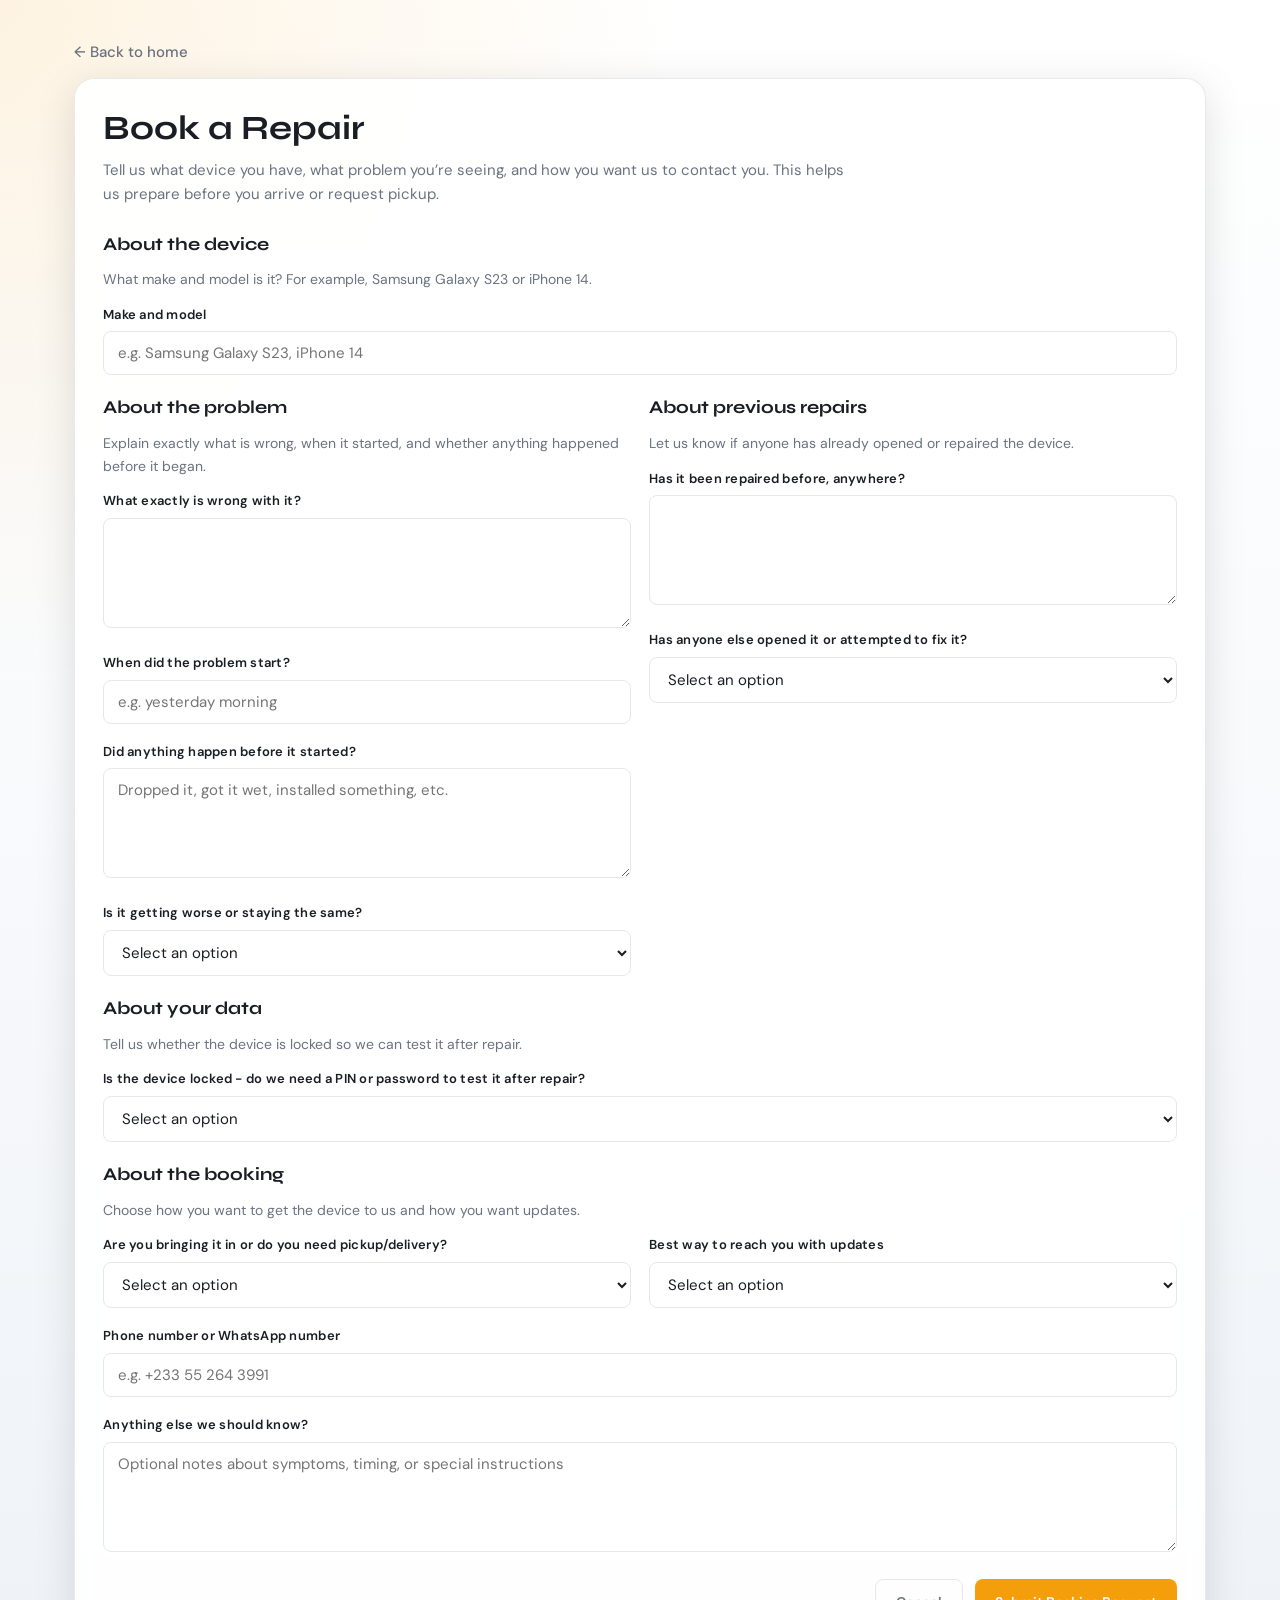
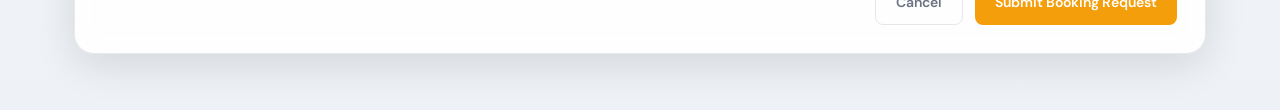
==== frontend/pages/booking.html @ 1c7dda7b "updated frontend" ====
<!DOCTYPE html>
<html lang="en">
<head>
  <meta charset="UTF-8">
  <meta name="viewport" content="width=device-width,initial-scale=1">
  <title>RepairHub - Book a Repair</title>
  <link rel="stylesheet" href="../styles/main.css">
</head>
<body class="booking-page">
  <header class="booking-hero">
    <a href="home.html">← Back to home</a>
  </header>

  <main class="booking-shell">
    <section class="booking-card">
      <h1>Book a Repair</h1>
      <p>Tell us what device you have, what problem you’re seeing, and how you want us to contact you. This helps us prepare before you arrive or request pickup.</p>

      <form id="repair-booking-form">
        <div class="booking-grid">
          <fieldset class="booking-section booking-fieldset booking-full">
            <legend>About the device</legend>
            <p>What make and model is it? For example, Samsung Galaxy S23 or iPhone 14.</p>
            <div class="form-group">
              <label for="device-make-model">Make and model</label>
              <input id="device-make-model" name="device_make_model" type="text" placeholder="e.g. Samsung Galaxy S23, iPhone 14" required>
            </div>
          </fieldset>

          <fieldset class="booking-section booking-fieldset">
            <legend>About the problem</legend>
            <p>Explain exactly what is wrong, when it started, and whether anything happened before it began.</p>
            <div class="form-group">
              <label for="problem-description">What exactly is wrong with it?</label>
              <textarea id="problem-description" name="problem_description" rows="4" required></textarea>
            </div>
            <div class="form-group">
              <label for="problem-start">When did the problem start?</label>
              <input id="problem-start" name="problem_start" type="text" placeholder="e.g. yesterday morning" required>
            </div>
            <div class="form-group">
              <label for="problem-trigger">Did anything happen before it started?</label>
              <textarea id="problem-trigger" name="problem_trigger" rows="4" placeholder="Dropped it, got it wet, installed something, etc."></textarea>
            </div>
            <div class="form-group">
              <label for="problem-change">Is it getting worse or staying the same?</label>
              <select id="problem-change" name="problem_change" required>
                <option value="">Select an option</option>
                <option value="worse">Getting worse</option>
                <option value="same">Staying the same</option>
                <option value="better">Getting better</option>
              </select>
            </div>
          </fieldset>

          <fieldset class="booking-section booking-fieldset">
            <legend>About previous repairs</legend>
            <p>Let us know if anyone has already opened or repaired the device.</p>
            <div class="form-group">
              <label for="previous-repairs">Has it been repaired before, anywhere?</label>
              <textarea id="previous-repairs" name="previous_repairs" rows="4"></textarea>
            </div>
            <div class="form-group">
              <label for="opened-before">Has anyone else opened it or attempted to fix it?</label>
              <select id="opened-before" name="opened_before" required>
                <option value="">Select an option</option>
                <option value="yes">Yes</option>
                <option value="no">No</option>
                <option value="not-sure">Not sure</option>
              </select>
            </div>
          </fieldset>

          <fieldset class="booking-section booking-fieldset booking-full">
            <legend>About your data</legend>
            <p>Tell us whether the device is locked so we can test it after repair.</p>
            <div class="form-group">
              <label for="device-locked">Is the device locked - do we need a PIN or password to test it after repair?</label>
              <select id="device-locked" name="device_locked" required>
                <option value="">Select an option</option>
                <option value="no">No, it is unlocked</option>
                <option value="yes">Yes, PIN or password required</option>
                <option value="will-provide">I will provide access details later</option>
              </select>
            </div>
          </fieldset>

          <fieldset class="booking-section booking-fieldset booking-full">
            <legend>About the booking</legend>
            <p>Choose how you want to get the device to us and how you want updates.</p>
            <div class="booking-grid">
              <div class="form-group">
                <label for="booking-method">Are you bringing it in or do you need pickup/delivery?</label>
                <select id="booking-method" name="booking_method" required>
                  <option value="">Select an option</option>
                  <option value="dropoff">I will bring it in</option>
                  <option value="pickup">I need pickup</option>
                  <option value="delivery">I need delivery</option>
                </select>
              </div>
              <div class="form-group">
                <label for="contact-method">Best way to reach you with updates</label>
                <select id="contact-method" name="contact_method" required>
                  <option value="">Select an option</option>
                  <option value="call">Call</option>
                  <option value="whatsapp">WhatsApp</option>
                </select>
              </div>
            </div>
            <div class="form-group">
              <label for="contact-details">Phone number or WhatsApp number</label>
              <input id="contact-details" name="contact_details" type="tel" placeholder="e.g. +233 55 264 3991" required>
            </div>
            <div class="form-group">
              <label for="additional-notes">Anything else we should know?</label>
              <textarea id="additional-notes" name="additional_notes" rows="4" placeholder="Optional notes about symptoms, timing, or special instructions"></textarea>
            </div>
          </fieldset>
        </div>

        <div class="booking-actions">
          <a href="home.html" class="btn btn-ghost">Cancel</a>
          <button type="submit" class="btn btn-primary">Submit Booking Request</button>
        </div>
      </form>
    </section>
  </main>
</body>
</html>
---- frontend/styles/main.css ----
/* ═══════════════════════════════════════════════════════
   RepairHub — Global Stylesheet
   Font: DM Sans (body) + Syne (headings)
   Palette: Slate-grey base, Amber accent, clean whites
═══════════════════════════════════════════════════════ */

@import url('https://fonts.googleapis.com/css2?family=Syne:wght@600;700;800&family=DM+Sans:wght@300;400;500;600&display=swap');

/* ── CSS Variables ────────────────────────────────────── */
:root {
  --brand:        #f59e0b;       /* amber accent */
  --brand-dark:   #d97706;
  --brand-light:  #fef3c7;
  --surface:      #ffffff;
  --bg:           #f8f9fb;
  --bg-deep:      #f0f2f5;
  --text:         #1a1d23;
  --text-muted:   #6b7280;
  --text-light:   #9ca3af;
  --border:       #e5e7eb;
  --border-focus: #f59e0b;
  --success:      #10b981;
  --success-bg:   #d1fae5;
  --danger:       #ef4444;
  --danger-bg:    #fee2e2;
  --info:         #3b82f6;
  --info-bg:      #dbeafe;
  --warning:      #f59e0b;
  --warning-bg:   #fef3c7;
  --shadow-sm:    0 1px 3px rgba(0,0,0,.06), 0 1px 2px rgba(0,0,0,.04);
  --shadow:       0 4px 16px rgba(0,0,0,.08);
  --shadow-lg:    0 10px 40px rgba(0,0,0,.12);
  --radius:       12px;
  --radius-sm:    8px;
  --radius-lg:    16px;
  --transition:   .2s ease;
}

/* ── Reset & Base ─────────────────────────────────────── */
*, *::before, *::after { margin:0; padding:0; box-sizing:border-box; }
html { scroll-behavior: smooth; }
body {
  font-family: 'DM Sans', sans-serif;
  font-size: 15px;
  line-height: 1.6;
  color: var(--text);
  background: var(--bg);
  min-height: 100vh;
  -webkit-font-smoothing: antialiased;
}
h1,h2,h3,h4,h5 {
  font-family: 'Syne', sans-serif;
  line-height: 1.25;
}
a { color: var(--brand); text-decoration: none; }
a:hover { text-decoration: underline; }
img { display: block; max-width: 100%; }
button { font-family: inherit; cursor: pointer; }

/* ── Utilities ────────────────────────────────────────── */
.hidden          { display: none !important; }
.visually-hidden { position:absolute; width:1px; height:1px; padding:0; margin:-1px; overflow:hidden; clip:rect(0,0,0,0); white-space:nowrap; border:0; }
.text-muted      { color: var(--text-muted); }
.text-center     { text-align: center; }
.mt-1 { margin-top:.5rem; }
.mt-2 { margin-top:1rem; }
.mt-3 { margin-top:1.5rem; }

/* ── Auth Layout ──────────────────────────────────────── */
.auth-wrapper {
  min-height: 100vh;
  display: flex;
  align-items: center;
  justify-content: center;
  padding: 24px;
  background:
    radial-gradient(ellipse 80% 60% at 50% -10%, rgba(245,158,11,.12) 0%, transparent 60%),
    var(--bg);
}
.auth-card {
  width: 100%;
  max-width: 440px;
  background: var(--surface);
  border-radius: var(--radius-lg);
  box-shadow: var(--shadow-lg);
  padding: 48px 40px 40px;
  animation: slideUp .35s ease;
}
.auth-card .brand-mark {
  display: flex;
  align-items: center;
  gap: 10px;
  margin-bottom: 32px;
}
.auth-card .brand-mark .icon {
  width: 40px; height: 40px;
  background: var(--brand);
  border-radius: 10px;
  display: grid; place-items: center;
  font-size: 20px;
}
.auth-card .brand-mark span {
  font-family: 'Syne', sans-serif;
  font-size: 20px;
  font-weight: 700;
  color: var(--text);
}
.auth-card h1 {
  font-size: 26px;
  font-weight: 700;
  margin-bottom: 6px;
}
.auth-card .subtitle {
  color: var(--text-muted);
  font-size: 14px;
  margin-bottom: 28px;
}

/* ── Form Controls ────────────────────────────────────── */
.form-group {
  margin-bottom: 18px;
}
.form-group label {
  display: block;
  font-size: 13px;
  font-weight: 600;
  color: var(--text);
  margin-bottom: 6px;
  letter-spacing: .02em;
}
.form-group input,
.form-group select,
.form-group textarea {
  width: 100%;
  padding: 11px 14px;
  border: 1.5px solid var(--border);
  border-radius: var(--radius-sm);
  font-family: inherit;
  font-size: 15px;
  color: var(--text);
  background: var(--surface);
  transition: border-color var(--transition), box-shadow var(--transition);
  outline: none;
}
.form-group input:focus,
.form-group select:focus,
.form-group textarea:focus {
  border-color: var(--brand);
  box-shadow: 0 0 0 3px rgba(245,158,11,.15);
}
.form-group textarea { resize: vertical; min-height: 110px; }
.form-group input.error { border-color: var(--danger); }

/* ── Buttons ──────────────────────────────────────────── */
.btn {
  display: inline-flex;
  align-items: center;
  justify-content: center;
  gap: 8px;
  padding: 11px 20px;
  border: none;
  border-radius: var(--radius-sm);
  font-family: 'DM Sans', sans-serif;
  font-size: 14px;
  font-weight: 600;
  cursor: pointer;
  transition: all var(--transition);
  white-space: nowrap;
}
.btn:disabled { opacity: .6; cursor: not-allowed; }
.btn-primary  { background: var(--brand); color: #fff; }
.btn-primary:hover:not(:disabled) { background: var(--brand-dark); transform: translateY(-1px); box-shadow: 0 4px 12px rgba(245,158,11,.35); }
.btn-secondary { background: var(--bg-deep); color: var(--text); }
.btn-secondary:hover:not(:disabled) { background: var(--border); }
.btn-danger   { background: var(--danger); color: #fff; }
.btn-danger:hover:not(:disabled) { background: #dc2626; }
.btn-ghost    { background: transparent; color: var(--text-muted); border: 1.5px solid var(--border); }
.btn-ghost:hover:not(:disabled) { border-color: var(--brand); color: var(--brand); }
.btn-success  { background: var(--success); color: #fff; }
.btn-success:hover:not(:disabled) { background: #059669; }
.btn-sm { padding: 7px 14px; font-size: 13px; }
.btn-full { width: 100%; }
.btn-icon { padding: 9px; border-radius: var(--radius-sm); }

/* ── Status Badges ────────────────────────────────────── */
.badge {
  display: inline-flex;
  align-items: center;
  gap: 5px;
  padding: 4px 10px;
  border-radius: 20px;
  font-size: 12px;
  font-weight: 600;
  text-transform: capitalize;
  letter-spacing: .02em;
}
.badge-pending     { background: var(--warning-bg); color: #92400e; }
.badge-in_progress { background: var(--info-bg); color: #1e40af; }
.badge-completed   { background: var(--success-bg); color: #065f46; }
.badge-cancelled   { background: #f3f4f6; color: var(--text-muted); }

/* ── Toast Notifications ──────────────────────────────── */
#toast-container {
  position: fixed;
  top: 20px;
  right: 20px;
  z-index: 10000;
  display: flex;
  flex-direction: column;
  gap: 10px;
  pointer-events: none;
}
.toast {
  display: flex;
  align-items: flex-start;
  gap: 12px;
  padding: 14px 18px;
  border-radius: var(--radius-sm);
  background: var(--text);
  color: #fff;
  font-size: 14px;
  max-width: 340px;
  box-shadow: var(--shadow-lg);
  pointer-events: all;
  animation: toastIn .3s ease forwards;
}
.toast.success { background: #064e3b; border-left: 3px solid var(--success); }
.toast.error   { background: #7f1d1d; border-left: 3px solid var(--danger); }
.toast.info    { background: #1e3a5f; border-left: 3px solid var(--info); }
.toast .toast-icon { font-size: 16px; flex-shrink: 0; margin-top: 1px; }
.toast.out { animation: toastOut .3s ease forwards; }

/* ── Topbar / Nav ─────────────────────────────────────── */
.topbar {
  height: 60px;
  background: var(--surface);
  border-bottom: 1px solid var(--border);
  display: flex;
  align-items: center;
  padding: 0 28px;
  gap: 16px;
  position: sticky;
  top: 0;
  z-index: 100;
}
.topbar .logo {
  display: flex;
  align-items: center;
  gap: 9px;
  font-family: 'Syne', sans-serif;
  font-size: 17px;
  font-weight: 700;
  color: var(--text);
  text-decoration: none;
}
.topbar .logo .dot { color: var(--brand); }
.topbar-spacer { flex: 1; }
.topbar .user-chip {
  display: flex;
  align-items: center;
  gap: 9px;
  font-size: 14px;
  font-weight: 500;
  color: var(--text-muted);
}
.topbar .avatar {
  width: 34px; height: 34px;
  border-radius: 50%;
  background: var(--brand-light);
  border: 2px solid var(--brand);
  display: grid; place-items: center;
  font-size: 14px;
  font-weight: 700;
  color: var(--brand-dark);
  font-family: 'Syne', sans-serif;
}

/* ── Page Layout ──────────────────────────────────────── */
.page-wrapper {
  max-width: 880px;
  margin: 0 auto;
  padding: 36px 24px 60px;
}
.page-header {
  margin-bottom: 32px;
}
.page-header h1 { font-size: 28px; }
.page-header p { color: var(--text-muted); margin-top: 4px; }

/* ── Cards ────────────────────────────────────────────── */
.card {
  background: var(--surface);
  border-radius: var(--radius);
  border: 1px solid var(--border);
  box-shadow: var(--shadow-sm);
  padding: 28px;
  margin-bottom: 20px;
}
.card-title {
  font-size: 17px;
  font-weight: 700;
  margin-bottom: 20px;
  display: flex;
  align-items: center;
  gap: 10px;
}

/* ── Step Wizard ──────────────────────────────────────── */
.step-progress {
  display: flex;
  align-items: center;
  gap: 0;
  margin-bottom: 32px;
}
.step-dot {
  width: 32px; height: 32px;
  border-radius: 50%;
  background: var(--bg-deep);
  border: 2px solid var(--border);
  display: grid; place-items: center;
  font-size: 13px;
  font-weight: 700;
  color: var(--text-muted);
  transition: all .3s;
  flex-shrink: 0;
}
.step-dot.active { background: var(--brand); border-color: var(--brand); color: #fff; }
.step-dot.done   { background: var(--success); border-color: var(--success); color: #fff; }
.step-line {
  flex: 1;
  height: 2px;
  background: var(--border);
  transition: background .3s;
}
.step-line.done { background: var(--success); }

/* ── Device Grid ──────────────────────────────────────── */
.device-grid {
  display: grid;
  grid-template-columns: repeat(auto-fit, minmax(140px, 1fr));
  gap: 14px;
  margin-top: 20px;
}
.device-tile {
  padding: 24px 16px;
  background: var(--bg);
  border: 2px solid var(--border);
  border-radius: var(--radius);
  text-align: center;
  cursor: pointer;
  transition: all .2s;
  font-weight: 600;
  font-size: 14px;
  color: var(--text-muted);
}
.device-tile .tile-icon { font-size: 32px; margin-bottom: 8px; }
.device-tile:hover, .device-tile.selected {
  border-color: var(--brand);
  background: var(--brand-light);
  color: var(--brand-dark);
  transform: translateY(-2px);
  box-shadow: 0 4px 12px rgba(245,158,11,.2);
}

/* ── Brand Grid ───────────────────────────────────────── */
.brand-grid {
  display: grid;
  grid-template-columns: repeat(auto-fill, minmax(130px, 1fr));
  gap: 12px;
  margin: 20px 0;
}
.brand-tile {
  padding: 16px 12px;
  background: var(--bg);
  border: 2px solid var(--border);
  border-radius: var(--radius-sm);
  text-align: center;
  cursor: pointer;
  font-weight: 600;
  font-size: 14px;
  transition: all .2s;
}
.brand-tile:hover { border-color: var(--brand); background: var(--brand-light); color: var(--brand-dark); }
.brand-tile.selected { border-color: var(--brand); background: var(--brand); color: #fff; }

/* ── Orders Table ─────────────────────────────────────── */
.orders-list { display: flex; flex-direction: column; gap: 12px; }
.order-card {
  background: var(--surface);
  border: 1px solid var(--border);
  border-radius: var(--radius);
  padding: 18px 22px;
  display: flex;
  align-items: center;
  gap: 18px;
  box-shadow: var(--shadow-sm);
  transition: box-shadow .2s;
}
.order-card:hover { box-shadow: var(--shadow); }
.order-card .order-icon {
  width: 44px; height: 44px;
  background: var(--brand-light);
  border-radius: 10px;
  display: grid; place-items: center;
  font-size: 20px;
  flex-shrink: 0;
}
.order-card .order-info { flex: 1; min-width: 0; }
.order-card .order-device { font-weight: 700; font-size: 15px; }
.order-card .order-meta   { font-size: 13px; color: var(--text-muted); margin-top: 2px; }
.order-card .order-date   { font-size: 12px; color: var(--text-light); }
.order-card .order-right  { display: flex; flex-direction: column; align-items: flex-end; gap: 6px; }

/* ── Admin Layout ─────────────────────────────────────── */
.admin-layout {
  display: flex;
  min-height: 100vh;
}
.sidebar {
  width: 240px;
  background: var(--text);
  color: rgba(255,255,255,.85);
  display: flex;
  flex-direction: column;
  padding: 0;
  flex-shrink: 0;
  position: sticky;
  top: 0;
  height: 100vh;
}
.sidebar-logo {
  padding: 22px 22px 18px;
  border-bottom: 1px solid rgba(255,255,255,.08);
  font-family: 'Syne', sans-serif;
  font-size: 16px;
  font-weight: 700;
  color: #fff;
  display: flex;
  align-items: center;
  gap: 9px;
}
.sidebar-logo .s-icon {
  width: 32px; height: 32px;
  background: var(--brand);
  border-radius: 8px;
  display: grid; place-items: center;
  font-size: 16px;
}
.sidebar-logo .s-dot { color: var(--brand); }
.sidebar-nav { padding: 14px 12px; flex: 1; }
.nav-item {
  display: flex;
  align-items: center;
  gap: 11px;
  padding: 10px 12px;
  border-radius: 8px;
  font-size: 14px;
  font-weight: 500;
  color: rgba(255,255,255,.65);
  cursor: pointer;
  transition: all .2s;
  margin-bottom: 2px;
  text-decoration: none;
}
.nav-item .nav-icon { font-size: 16px; width: 20px; text-align: center; }
.nav-item:hover { background: rgba(255,255,255,.08); color: #fff; text-decoration: none; }
.nav-item.active { background: var(--brand); color: #fff; }
.sidebar-bottom {
  padding: 14px 12px;
  border-top: 1px solid rgba(255,255,255,.08);
}
.admin-content {
  flex: 1;
  overflow-y: auto;
  padding: 32px 36px;
  max-width: 100%;
}

/* ── Stats Grid ───────────────────────────────────────── */
.stats-grid {
  display: grid;
  grid-template-columns: repeat(auto-fit, minmax(160px, 1fr));
  gap: 16px;
  margin-bottom: 28px;
}
.stat-card {
  background: var(--surface);
  border: 1px solid var(--border);
  border-radius: var(--radius);
  padding: 22px 20px;
  box-shadow: var(--shadow-sm);
}
.stat-card .stat-label { font-size: 12px; font-weight: 600; color: var(--text-muted); text-transform: uppercase; letter-spacing: .06em; }
.stat-card .stat-value { font-family: 'Syne', sans-serif; font-size: 32px; font-weight: 800; color: var(--text); margin: 4px 0 0; }
.stat-card.accent .stat-value { color: var(--brand); }
.stat-card.success .stat-value { color: var(--success); }
.stat-card.danger  .stat-value { color: var(--danger); }
.stat-card.info    .stat-value { color: var(--info); }

/* ── Admin Table ──────────────────────────────────────── */
.table-wrap { overflow-x: auto; }
.data-table {
  width: 100%;
  border-collapse: collapse;
  font-size: 14px;
}
.data-table th {
  padding: 11px 14px;
  text-align: left;
  font-size: 11px;
  font-weight: 700;
  text-transform: uppercase;
  letter-spacing: .06em;
  color: var(--text-muted);
  background: var(--bg-deep);
  border-bottom: 1px solid var(--border);
}
.data-table td {
  padding: 14px 14px;
  border-bottom: 1px solid var(--border);
  color: var(--text);
  vertical-align: middle;
}
.data-table tbody tr:hover { background: var(--bg); }
.data-table tbody tr:last-child td { border-bottom: none; }

/* ── Notification Bell ────────────────────────────────── */
.notif-btn {
  position: relative;
  background: none;
  border: none;
  font-size: 20px;
  cursor: pointer;
  padding: 6px 8px;
  border-radius: 8px;
  color: rgba(255,255,255,.65);
  transition: color .2s, background .2s;
  display: flex;
  align-items: center;
}
.notif-btn:hover { background: rgba(255,255,255,.08); color: #fff; }
.notif-badge {
  position: absolute;
  top: 2px; right: 2px;
  min-width: 16px; height: 16px;
  background: var(--danger);
  border-radius: 8px;
  border: 2px solid var(--text);
  font-size: 9px;
  font-weight: 700;
  color: #fff;
  display: grid; place-items: center;
  line-height: 1;
  padding: 0 3px;
}
.notif-dropdown {
  position: fixed;
  top: auto;
  width: 320px;
  background: var(--surface);
  border: 1px solid var(--border);
  border-radius: var(--radius);
  box-shadow: var(--shadow-lg);
  z-index: 300;
  overflow: hidden;
}
.notif-header {
  padding: 14px 16px;
  font-size: 13px;
  font-weight: 700;
  border-bottom: 1px solid var(--border);
  display: flex;
  justify-content: space-between;
  align-items: center;
}
.notif-item {
  padding: 12px 16px;
  border-bottom: 1px solid var(--border);
  cursor: pointer;
  transition: background .15s;
  font-size: 13px;
}
.notif-item:last-child { border-bottom: none; }
.notif-item:hover { background: var(--bg); }
.notif-item.unread { background: #fffbeb; border-left: 3px solid var(--brand); }
.notif-item .notif-title { font-weight: 600; }
.notif-item .notif-msg   { color: var(--text-muted); margin-top: 2px; }
.notif-item .notif-time  { font-size: 11px; color: var(--text-light); margin-top: 4px; }
.notif-empty { padding: 24px; text-align: center; color: var(--text-muted); font-size: 13px; }

/* ── Status Select ────────────────────────────────────── */
.status-select {
  padding: 5px 10px;
  border: 1.5px solid var(--border);
  border-radius: 6px;
  font-size: 13px;
  font-weight: 600;
  cursor: pointer;
  background: var(--surface);
  font-family: inherit;
  transition: border-color .2s;
}
.status-select:focus { outline: none; border-color: var(--brand); }

/* ── Empty State ──────────────────────────────────────── */
.empty-state {
  text-align: center;
  padding: 52px 24px;
  color: var(--text-muted);
}
.empty-icon { font-size: 48px; margin-bottom: 14px; opacity: .5; }
.empty-state h3 { font-size: 17px; color: var(--text); margin-bottom: 6px; }
.empty-state p  { font-size: 14px; }

/* ── Spinner ──────────────────────────────────────────── */
.spinner {
  width: 22px; height: 22px;
  border: 2.5px solid rgba(255,255,255,.3);
  border-top-color: #fff;
  border-radius: 50%;
  animation: spin .7s linear infinite;
  display: inline-block;
}

/* ── Animations ───────────────────────────────────────── */
@keyframes slideUp {
  from { opacity: 0; transform: translateY(18px); }
  to   { opacity: 1; transform: translateY(0); }
}
@keyframes toastIn {
  from { opacity: 0; transform: translateX(20px); }
  to   { opacity: 1; transform: translateX(0); }
}
@keyframes toastOut {
  to { opacity: 0; transform: translateX(20px); }
}
@keyframes spin { to { transform: rotate(360deg); } }
@keyframes fadeIn {
  from { opacity: 0; }
  to   { opacity: 1; }
}
.animate-in { animation: slideUp .3s ease; }

/* ── Responsive ───────────────────────────────────────── */
@media (max-width: 768px) {
  .admin-layout { flex-direction: column; }
  .sidebar {
    width: 100%; height: auto;
    position: static;
    flex-direction: row;
    flex-wrap: wrap;
    align-items: center;
    padding: 10px 12px;
  }
  .sidebar-logo { border-bottom: none; padding: 6px 10px; }
  .sidebar-nav { display: flex; flex-direction: row; flex-wrap: wrap; gap: 4px; padding: 6px 0; }
  .sidebar-bottom { padding: 6px 0; margin-left: auto; border-top: none; }
  .admin-content { padding: 20px 16px; }
  .stats-grid { grid-template-columns: 1fr 1fr; }
  .device-grid { grid-template-columns: 1fr 1fr; }
  .auth-card { padding: 36px 24px 28px; }
}
@media (max-width: 480px) {
  .stats-grid { grid-template-columns: 1fr; }
  .order-card { flex-wrap: wrap; }
}

/* ── Home Page ────────────────────────────────────────── */
.home-header {
  background: linear-gradient(180deg, #fff, #fff7eb);
  border-bottom: 1px solid var(--border);
}
.home-topbar {
  max-width: 1180px;
  margin: 0 auto;
  padding: 8px 24px;
  font-size: 12px;
  color: var(--text-muted);
  display: flex;
  justify-content: space-between;
}
.home-nav {
  max-width: 1180px;
  margin: 0 auto;
  padding: 14px 24px;
  display: flex;
  align-items: center;
  gap: 16px;
}
.home-logo {
  font-family: 'Syne', sans-serif;
  font-size: 22px;
  font-weight: 700;
  color: var(--text);
}
.home-logo .dot { color: var(--brand); }
.home-menu-btn {
  display: none;
  margin-left: auto;
  background: transparent;
  border: 1px solid var(--border);
  border-radius: 8px;
  padding: 6px 10px;
}
.home-nav-links {
  list-style: none;
  display: flex;
  align-items: center;
  gap: 18px;
  margin-left: auto;
}
.home-nav-item { position: relative; }
.home-nav-item > a,
.home-nav-trigger {
  color: var(--text);
  font-weight: 500;
  background: transparent;
  border: none;
  font-size: 14px;
  padding: 6px 2px;
}
.home-dropdown {
  position: absolute;
  top: 34px;
  left: 0;
  min-width: 210px;
  background: var(--surface);
  border: 1px solid var(--border);
  border-radius: 10px;
  box-shadow: var(--shadow);
  padding: 8px;
  display: none;
  z-index: 20;
}
.home-dropdown a {
  display: block;
  color: var(--text);
  padding: 8px 10px;
  border-radius: 8px;
}
.home-dropdown a:hover {
  background: var(--bg);
  text-decoration: none;
}
.home-nav-item.has-dropdown:hover .home-dropdown,
.home-nav-item.has-dropdown.open .home-dropdown {
  display: block;
}

.home-hero {
  max-width: 1180px;
  margin: 0 auto;
  padding: 54px 32px;
  border-radius: 18px;
  border: 1px solid #cbd5e1;
  background-image:
    linear-gradient(120deg, rgba(17,24,39,.35), rgba(17,24,39,.05)),
    var(--home-hero-bg, url('../../first img.jpg'));
  background-size: cover;
  background-position: center;
  min-height: 470px;
  display: flex;
  align-items: center;
}
.home-hero-content {
  max-width: 640px;
  background: transparent;
  border: none;
  border-radius: 0;
  padding: 0;
}
.home-hero-content h1 {
  font-size: 42px;
  margin: 8px 0 12px;
  color: white;
  text-shadow: 0 1px 10px rgba(255,255,255,.35);
}
.home-hero-content p {
  color: white;
  max-width: 580px;
  text-shadow: 0 1px 8px rgba(255,255,255,.25);
}
.home-hero-kicker {
  display: inline-block;
  background: var(--brand-light);
  color: #92400e;
  font-weight: 600;
  font-size: 12px;
  border-radius: 999px;
  padding: 5px 10px;
}
.home-hero-actions {
  margin-top: 20px;
  display: flex;
  gap: 10px;
  flex-wrap: wrap;
}
.home-hero-actions .btn-ghost {
  color: white;
  border-color: rgba(255, 255, 255, 0.5);
}
.home-hero-actions .btn-ghost:hover:not(:disabled) {
  border-color: white;
  color: white;
}

.home-booking {
  max-width: 1180px;
  margin: 8px auto 0;
}
.home-booking-grid {
  display: grid;
  grid-template-columns: repeat(4, minmax(0, 1fr));
  gap: 14px;
  align-items: end;
}
.home-booking-action { margin-bottom: 18px; }

.home-section {
  max-width: 1180px;
  margin: 0 auto;
  padding: 22px 24px 8px;
}
.home-feature-grid {
  display: grid;
  grid-template-columns: repeat(4, minmax(0, 1fr));
  gap: 14px;
}
.home-feature-card {
  margin-bottom: 0;
  min-height: 220px;
}
.home-feature-icon {
  width: 40px;
  height: 40px;
  border-radius: 10px;
  background: var(--brand-light);
  display: grid;
  place-items: center;
  margin-bottom: 10px;
}
.home-highlight-grid {
  display: grid;
  grid-template-columns: repeat(2, minmax(0, 1fr));
  gap: 14px;
}
.home-highlight-grid .card { margin-bottom: 0; }

.home-steps {
  list-style: none;
  display: grid;
  grid-template-columns: repeat(4, minmax(0, 1fr));
  gap: 12px;
  margin: 6px 0 24px;
}
.home-steps li {
  background: var(--surface);
  border: 1px solid var(--border);
  border-radius: 12px;
  padding: 16px;
  box-shadow: var(--shadow-sm);
}
.home-steps li strong {
  display: block;
  margin-bottom: 4px;
}

.home-footer {
  margin-top: 26px;
  background: #111827;
  color: #d1d5db;
  padding: 32px 24px 20px;
}
.home-footer-grid {
  max-width: 1180px;
  margin: 0 auto;
  display: grid;
  grid-template-columns: 1.3fr 1fr 1fr 1fr;
  gap: 18px;
}
.home-footer h4 {
  color: #fff;
  margin-bottom: 8px;
}
.home-footer a {
  color: #d1d5db;
  display: block;
  margin-bottom: 4px;
}
.home-footer-copy {
  max-width: 1180px;
  margin: 16px auto 0;
  border-top: 1px solid rgba(255,255,255,.12);
  padding-top: 10px;
  font-size: 13px;
  color: #9ca3af;
}

@media (max-width: 900px) {
  .home-menu-btn { display: inline-flex; }
  .home-nav-links {
    display: none;
    position: absolute;
    top: 94px;
    left: 12px;
    right: 12px;
    margin-left: 0;
    background: var(--surface);
    border: 1px solid var(--border);
    border-radius: 12px;
    box-shadow: var(--shadow);
    padding: 10px;
    flex-direction: column;
    align-items: stretch;
    gap: 6px;
  }
  .home-nav-links.open { display: flex; }
  .home-nav-item > a,
  .home-nav-trigger { width: 100%; text-align: left; }
  .home-dropdown {
    position: static;
    border: none;
    box-shadow: none;
    padding: 2px 0 4px 8px;
  }
  .home-nav-item.has-dropdown:hover .home-dropdown { display: none; }
  .home-nav-item.has-dropdown.open .home-dropdown { display: block; }

  .home-hero {
    min-height: 400px;
    padding: 28px 20px;
  }
  .home-hero-content {
    max-width: 100%;
    padding: 20px;
  }
  .home-hero-content h1 { font-size: 34px; }
  .home-booking-grid { grid-template-columns: 1fr 1fr; }
  .home-feature-grid { grid-template-columns: 1fr 1fr; }
  .home-steps { grid-template-columns: 1fr 1fr; }
  .home-footer-grid { grid-template-columns: 1fr 1fr; }
}
@media (max-width: 560px) {
  .home-booking-grid,
  .home-highlight-grid,
  .home-feature-grid,
  .home-steps,
  .home-footer-grid { grid-template-columns: 1fr; }
  .home-hero {
    min-height: 340px;
    padding: 20px 14px;
    border-radius: 12px;
  }
  .home-hero-content h1 { font-size: 28px; }
}

/* ── Booking Page ─────────────────────────────────────── */
.booking-page {
  min-height: 100vh;
  background:
    radial-gradient(circle at top left, rgba(245,158,11,.12), transparent 32%),
    linear-gradient(180deg, #fff, #f8fafc 45%, #eef2f7 100%);
}
.booking-page .booking-hero {
  max-width: 1180px;
  margin: 0 auto;
  padding: 40px 24px 14px;
}
.booking-page .booking-hero a {
  display: inline-flex;
  align-items: center;
  gap: 8px;
  color: var(--text-muted);
  font-weight: 500;
}
.booking-page .booking-shell {
  max-width: 1180px;
  margin: 0 auto;
  padding: 0 24px 56px;
}
.booking-page .booking-card {
  background: rgba(255,255,255,.92);
  border: 1px solid rgba(229,231,235,.9);
  border-radius: 20px;
  box-shadow: var(--shadow-lg);
  padding: 28px;
  backdrop-filter: blur(10px);
}
.booking-page .booking-card h1 {
  font-size: 34px;
  margin-bottom: 8px;
}
.booking-page .booking-card > p {
  color: var(--text-muted);
  max-width: 760px;
  margin-bottom: 24px;
}
.booking-page .booking-grid {
  display: grid;
  grid-template-columns: repeat(2, minmax(0, 1fr));
  gap: 18px;
}
.booking-page .booking-section {
  background: var(--surface);
  border: 1px solid var(--border);
  border-radius: 16px;
  padding: 18px;
}
.booking-page .booking-section h2 {
  font-size: 18px;
  margin-bottom: 6px;
}
.booking-page .booking-section p {
  color: var(--text-muted);
  font-size: 14px;
  margin-bottom: 14px;
}
.booking-page .booking-fieldset {
  border: 0;
  padding: 0;
  margin: 0;
}
.booking-page .booking-fieldset legend {
  font-family: 'Syne', sans-serif;
  font-size: 18px;
  font-weight: 700;
  margin-bottom: 10px;
}
.booking-page .booking-fieldset .form-group:last-child {
  margin-bottom: 0;
}
.booking-page .booking-full {
  grid-column: 1 / -1;
}
.booking-page .booking-actions {
  display: flex;
  gap: 12px;
  justify-content: flex-end;
  margin-top: 20px;
  flex-wrap: wrap;
}
@media (max-width: 900px) {
  .booking-page .booking-grid {
    grid-template-columns: 1fr;
  }
}
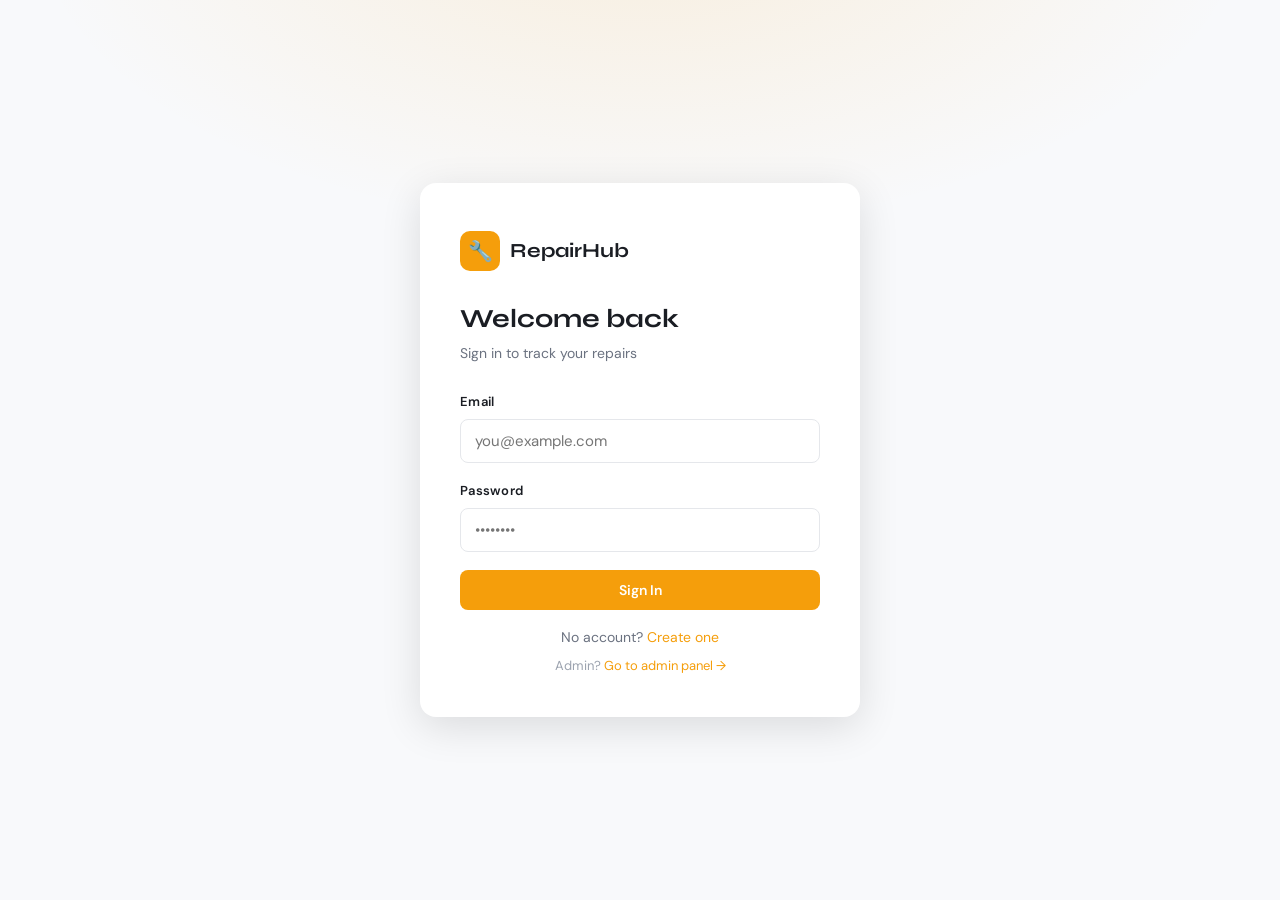
==== commit 5a9824c5: "updated frontend" ====
--- a/frontend/pages/booking.html
+++ b/frontend/pages/booking.html
@@ -20,7 +20,18 @@
         <div class="booking-grid">
           <fieldset class="booking-section booking-fieldset booking-full">
             <legend>About the device</legend>
-            <p>What make and model is it? For example, Samsung Galaxy S23 or iPhone 14.</p>
+            <p>Select the device type, then tell us the make and model. For example, Samsung Galaxy S23 or iPhone 14.</p>
+            <div class="form-group">
+              <label for="device-type">Device type</label>
+              <select id="device-type" name="device_type" required>
+                <option value="">Select a device type</option>
+                <option value="phone">Phone</option>
+                <option value="laptop">Laptop</option>
+                <option value="tablet">Tablet</option>
+                <option value="desktop">Desktop</option>
+                <option value="other">Other</option>
+              </select>
+            </div>
             <div class="form-group">
               <label for="device-make-model">Make and model</label>
               <input id="device-make-model" name="device_make_model" type="text" placeholder="e.g. Samsung Galaxy S23, iPhone 14" required>
@@ -125,5 +136,7 @@
       </form>
     </section>
   </main>
+
+<script type="module" src="../scripts/booking.js"></script>
 </body>
 </html>
